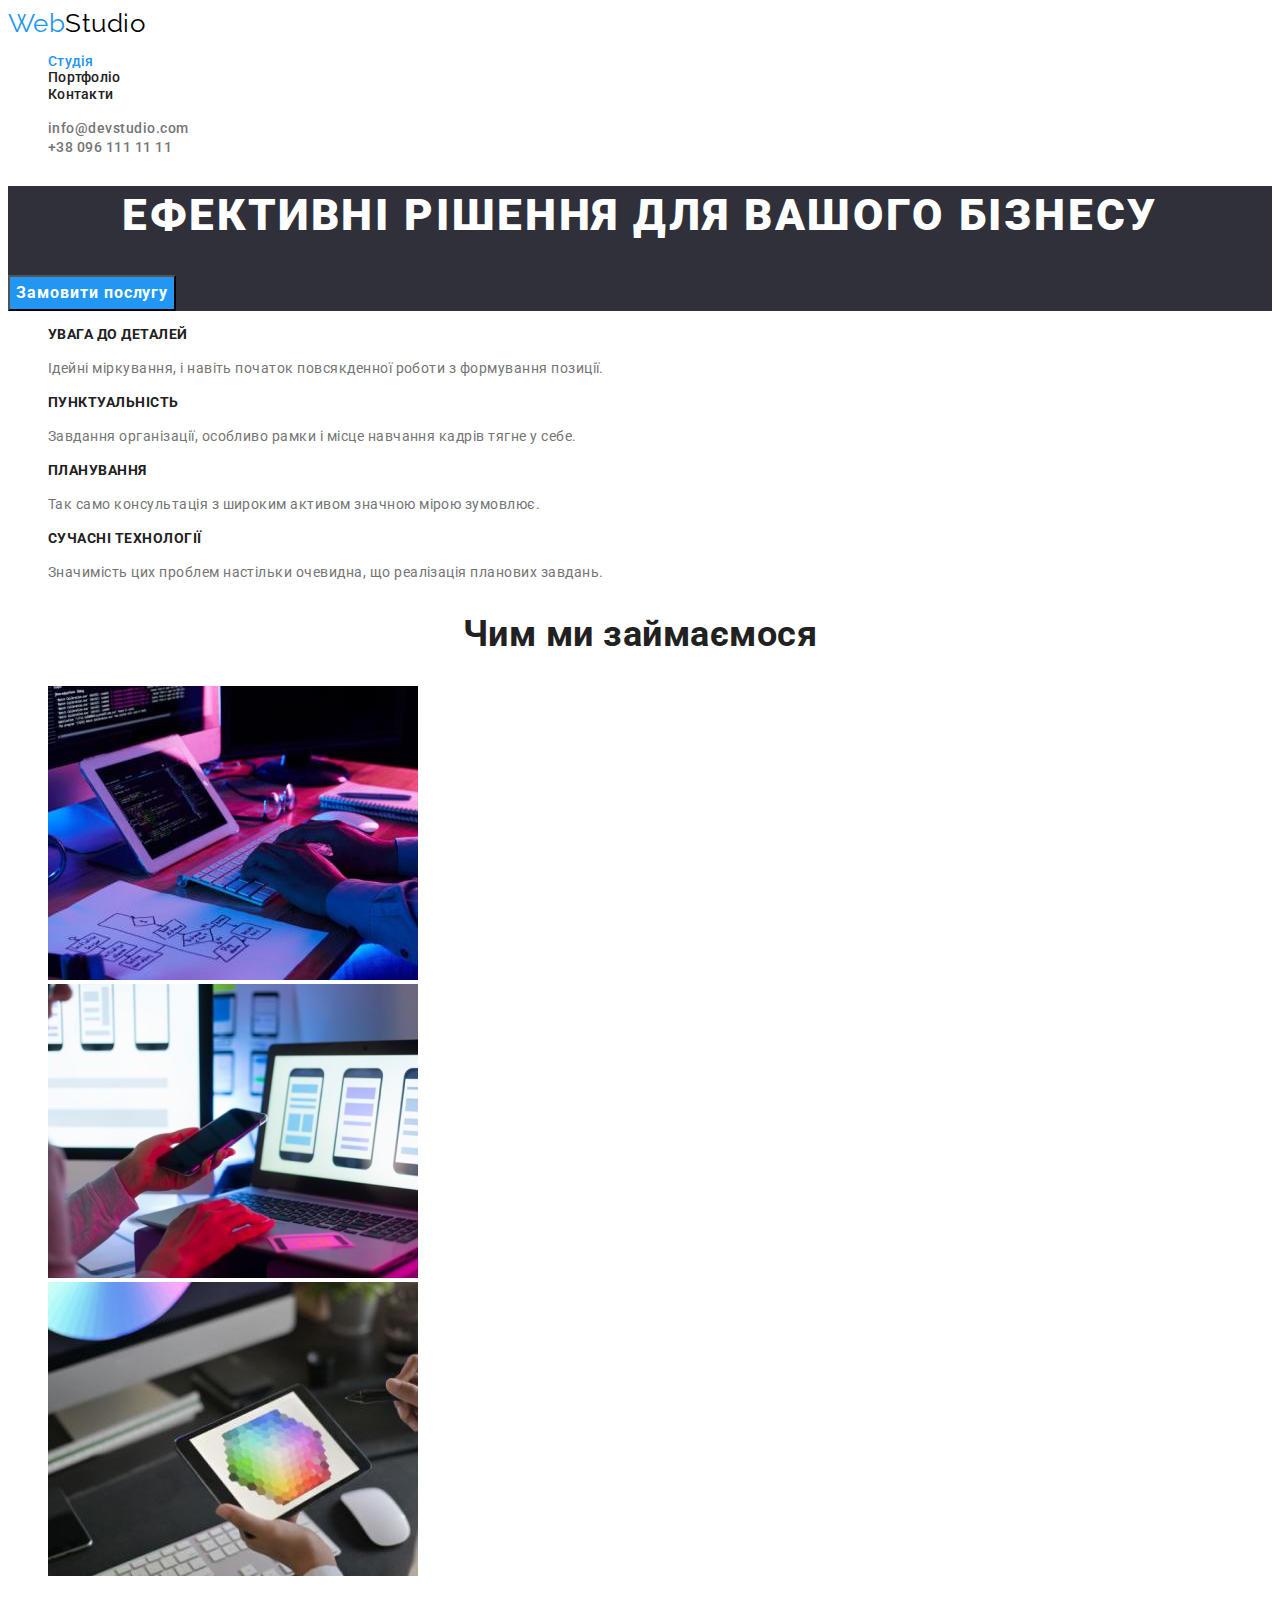
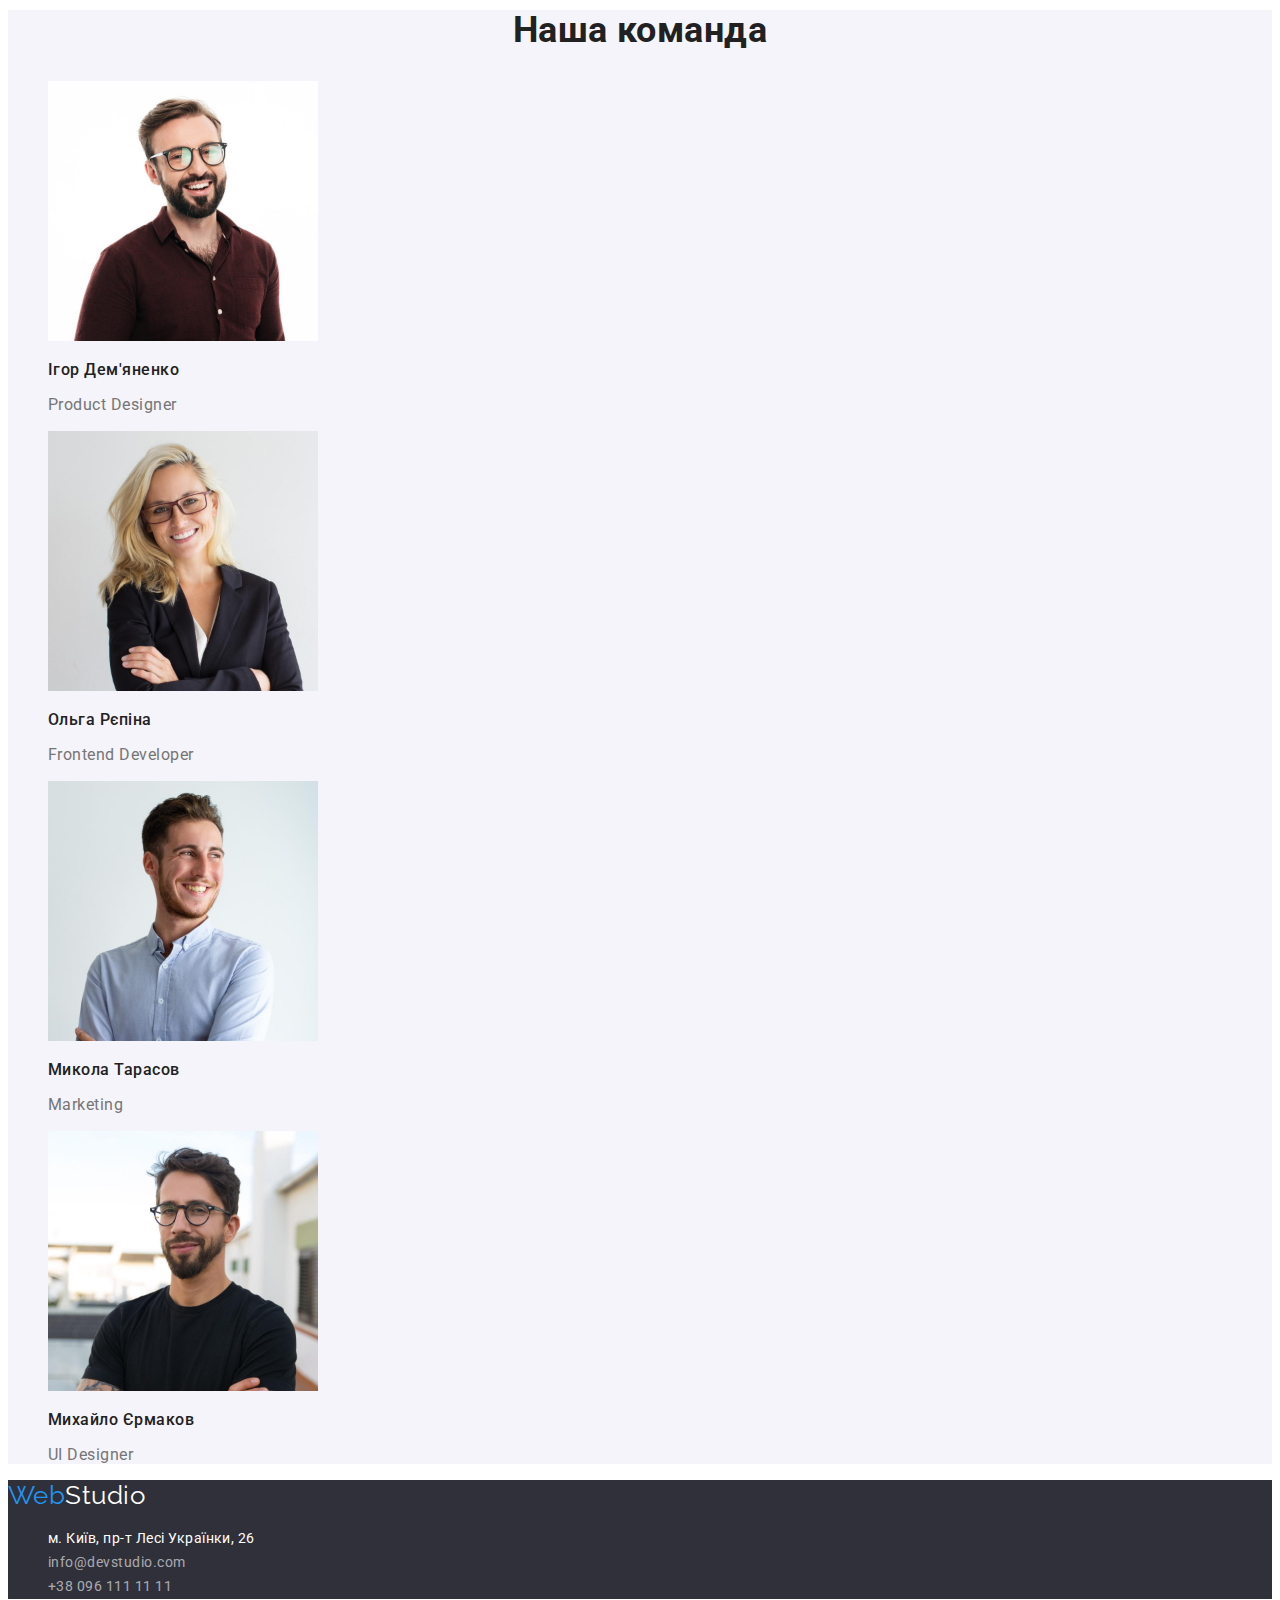
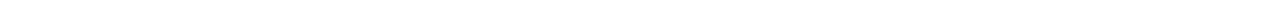
==== index.html @ 900a9e6b "Transfer items" ====
<!DOCTYPE html>
<html lang="uk">

<head>
    <meta charset="UTF-8">
    <meta http-equiv="X-UA-Compatible" content="IE=edge">
    <meta name="viewport" content="width=device-width, initial-scale=1.0">
    <title>Web Studio</title>
    <link
        href="https://fonts.googleapis.com/css2?family=Raleway:wght@700&family=Roboto:wght@400;500;700;900&display=swap"
        rel="stylesheet">
    <link rel="stylesheet" href="./css/styles.css">
</head>

<body>
    <header>
        <a href="./index.html" class="logo link">Web<span class="logo-top">Studio</span></a>
        <nav>
            <ul class="list">
                <li><a href="./index.html" class="nav link current">Студія</a></li>
                <li><a href="./portfolio.html" class="nav link">Портфоліо</a></li>
                <li><a href="#" class="nav link">Контакти</a></li>
            </ul>
        </nav>
        <ul class="list">
            <li> <a href="mailto:info@devstudio.com" class="nav contact link">info@devstudio.com</a></li>
            <li> <a href="tel:+380961111111" class="nav contact link">+38 096 111 11 11</a></li>
        </ul>
    </header>
    <main>
        <section class="hero">
            <h1 class="hero-title">Ефективні рішення для вашого бізнесу</h1>
            <button type="button" class="main-button">Замовити послугу</button>
        </section>
        <section>
            <h2 hidden>Переваги</h2>
            <ul class="list">
                <li>
                    <h3 class="feature-title">УВАГА ДО ДЕТАЛЕЙ</h3>
                    <p class="feature-text">Ідейні міркування, і навіть початок повсякденної роботи з формування
                        позиції.</p>
                </li>
                <li>
                    <h3 class="feature-title">ПУНКТУАЛЬНІСТЬ</h3>
                    <p class="feature-text">Завдання організації, особливо рамки і місце навчання кадрів тягне у себе.
                    </p>
                </li>
                <li>
                    <h3 class="feature-title">ПЛАНУВАННЯ</h3>
                    <p class="feature-text">Так само консультація з широким активом значною мірою зумовлює.</p>
                </li>
                <li>
                    <h3 class="feature-title">СУЧАСНІ ТЕХНОЛОГІЇ</h3>
                    <p class="feature-text">Значимість цих проблем настільки очевидна, що реалізація планових завдань.
                    </p>
                </li>
            </ul>
        </section>
        <section>
            <h2 class="title">Чим ми займаємося</h2>
            <ul class="list">
                <li><img src="./images/computer.jpg" alt="Людина працює на комп'ютері" width="370" height="294"></li>
                <li><img src="./images/telephone.jpg" alt="Людина працює на телефоні" width="370" height="294"></li>
                <li><img src="./images/tablet.jpg" alt="Людина працює на планшеті" width="370" height="294"></li>
            </ul>
        </section>
        <section class="team">
            <h2 class="title">Наша команда</h2>
            <ul class="list">
                <li>
                    <img src="./images/employee-1.jpg" alt="Усміхнений хлопець в окулярах та сорочці" width="270"
                        height="260">
                    <h3 class="team-title">Ігор Дем'яненко</h3>
                    <p lang="en" class="team-text">Product Designer</p>
                </li>
                <li>
                    <img src="./images/employee-2.jpg" alt="Усміхнена дівчина в окулярах та піджаку" width="270"
                        height="260">
                    <h3 class="team-title">Ольга Рєпіна</h3>
                    <p lang="en" class="team-text">Frontend Developer</p>
                </li>
                <li>
                    <img src="./images/employee-3.jpg" alt="Усміхнений хлопець у сорочці" width="270" height="260">
                    <h3 class="team-title">Микола Тарасов</h3>
                    <p lang="en" class="team-text">Marketing</p>
                </li>
                <li>
                    <img src="./images/employee-4.jpg" alt="Усміхнений хлопець в окулярах і футболці" width="270"
                        height="260">
                    <h3 class="team-title">Михайло Єрмаков</h3>
                    <p lang="en" class="team-text">UI Designer</p>
                </li>
            </ul>
        </section>
    </main>
    <footer>
        <a href="./index.html" class="logo link">Web<span class="logo-bottom">Studio</span></a>
        <address>
            <ul class="list">
                <li><a href="https://goo.gl/maps/nYdjSxgxHVRN7o8v5" rel="noopener noreferrer nofollow" target="_blank"
                        class="street link">м. Київ, пр-т Лесі Українки, 26</a></li>
                <li><a href="mailto:info@devstudio.com" class="address link">info@devstudio.com</a></li>
                <li><a href="tel:+380961111111" class="address link">+38 096 111 11 11</a></li>
            </ul>
        </address>
    </footer>
</body>

</html>
---- css/styles.css ----
:root {
    --accent: #2196F3;
    --main-font-color: #212121;
    --additional-font-color: #757575;
    --white-color: #FFFFFF;
    --black-color: #000000;
    --address-color: rgba(255, 255, 255, 0.6);
    --hero-background: #2F303A;
    --third-section-and-portfoliobtn-background: #F5F4FA;
    --footer-background: #2F303A;
}

body {
    color: var(--main-font-color);
    font-family: 'Roboto', sans-serif;
    font-weight: 400;
    letter-spacing: 0.03em;

}

nav {
    font-weight: 500;
    font-size: 14px;
    line-height: 1.17;
    letter-spacing: 0.02em;
}

.link.current {
    color: var(--accent);
}

.link {
    color: var(--main-font-color);
    text-decoration: none;
}

.logo {
    color: var(--accent);
    font-family: 'Raleway', sans-serif;
    font-size: 26px;
    line-height: 1.19;
}

.logo-top {
    color: var(--black-color);
}

.list {
    list-style: none;
}

.nav:hover,
.nav:focus {
    color: var(--accent);
}

.contact {
    color: var(--additional-font-color);
    font-weight: 500;
    font-size: 14px;
    line-height: 1.17;
}

.hero {
    background-color: var(--hero-background);
    color: var(--white-color);
}

.hero-title {
    font-weight: 900;
    font-size: 44px;
    line-height: 1.36;
    text-align: center;
    text-transform: uppercase;
    letter-spacing: 0.06em;
}

.main-button {
    color: inherit;
    background-color: var(--accent);
    font-family: 'Roboto', sans-serif;
    font-weight: 700;
    font-size: 16px;
    line-height: 1.88;
    letter-spacing: 0.06em;
    cursor: pointer;
}

.feature-title {
    font-size: 14px;
    line-height: 1.14;
    text-transform: uppercase;
}

.feature-text {
    color: var(--additional-font-color);
    font-size: 14px;
    line-height: 1.71;
}

.title {
    font-size: 36px;
    line-height: 1.16;
    text-align: center;
}

.team {
    background-color: var(--third-section-and-portfoliobtn-background);
}

.team-title {
    font-weight: 500;
    font-size: 16px;
    line-height: 1.18;
}

.team-text {
    color: var(--additional-font-color);
    font-size: 16px;
    line-height: 1.18;
}

footer {
    background-color: var(--footer-background);
}

.logo-bottom {
    color: var(--white-color);
}

.street {
    color: var(--white-color);
    font-size: 14px;
    line-height: 1.71;
    font-style: normal;
}

.address {
    color: var(--address-color);
    font-style: normal;
    font-size: 14px;
    line-height: 1.71;
}

.address:hover,
.address:focus {
    color: var(--white-color);
} 

.secondary-button {
    background-color: var(--third-section-and-portfoliobtn-background);
    font-family: 'Roboto', sans-serif;
    font-weight: 500;
    font-size: 16px;
    line-height: 1.62;
    letter-spacing: 0.03em;
    cursor: pointer;
}

.secondary-button:hover,
.secondary-button:focus {
    background-color: var(--accent);
    color: var(--white-color);
}

.example-title {
    font-size: 18px;
    line-height: 2;
    letter-spacing: 0.06em;
}

.example-text {
    color: var(--additional-font-color);
    font-size: 16px;
    line-height: 1.87;
}
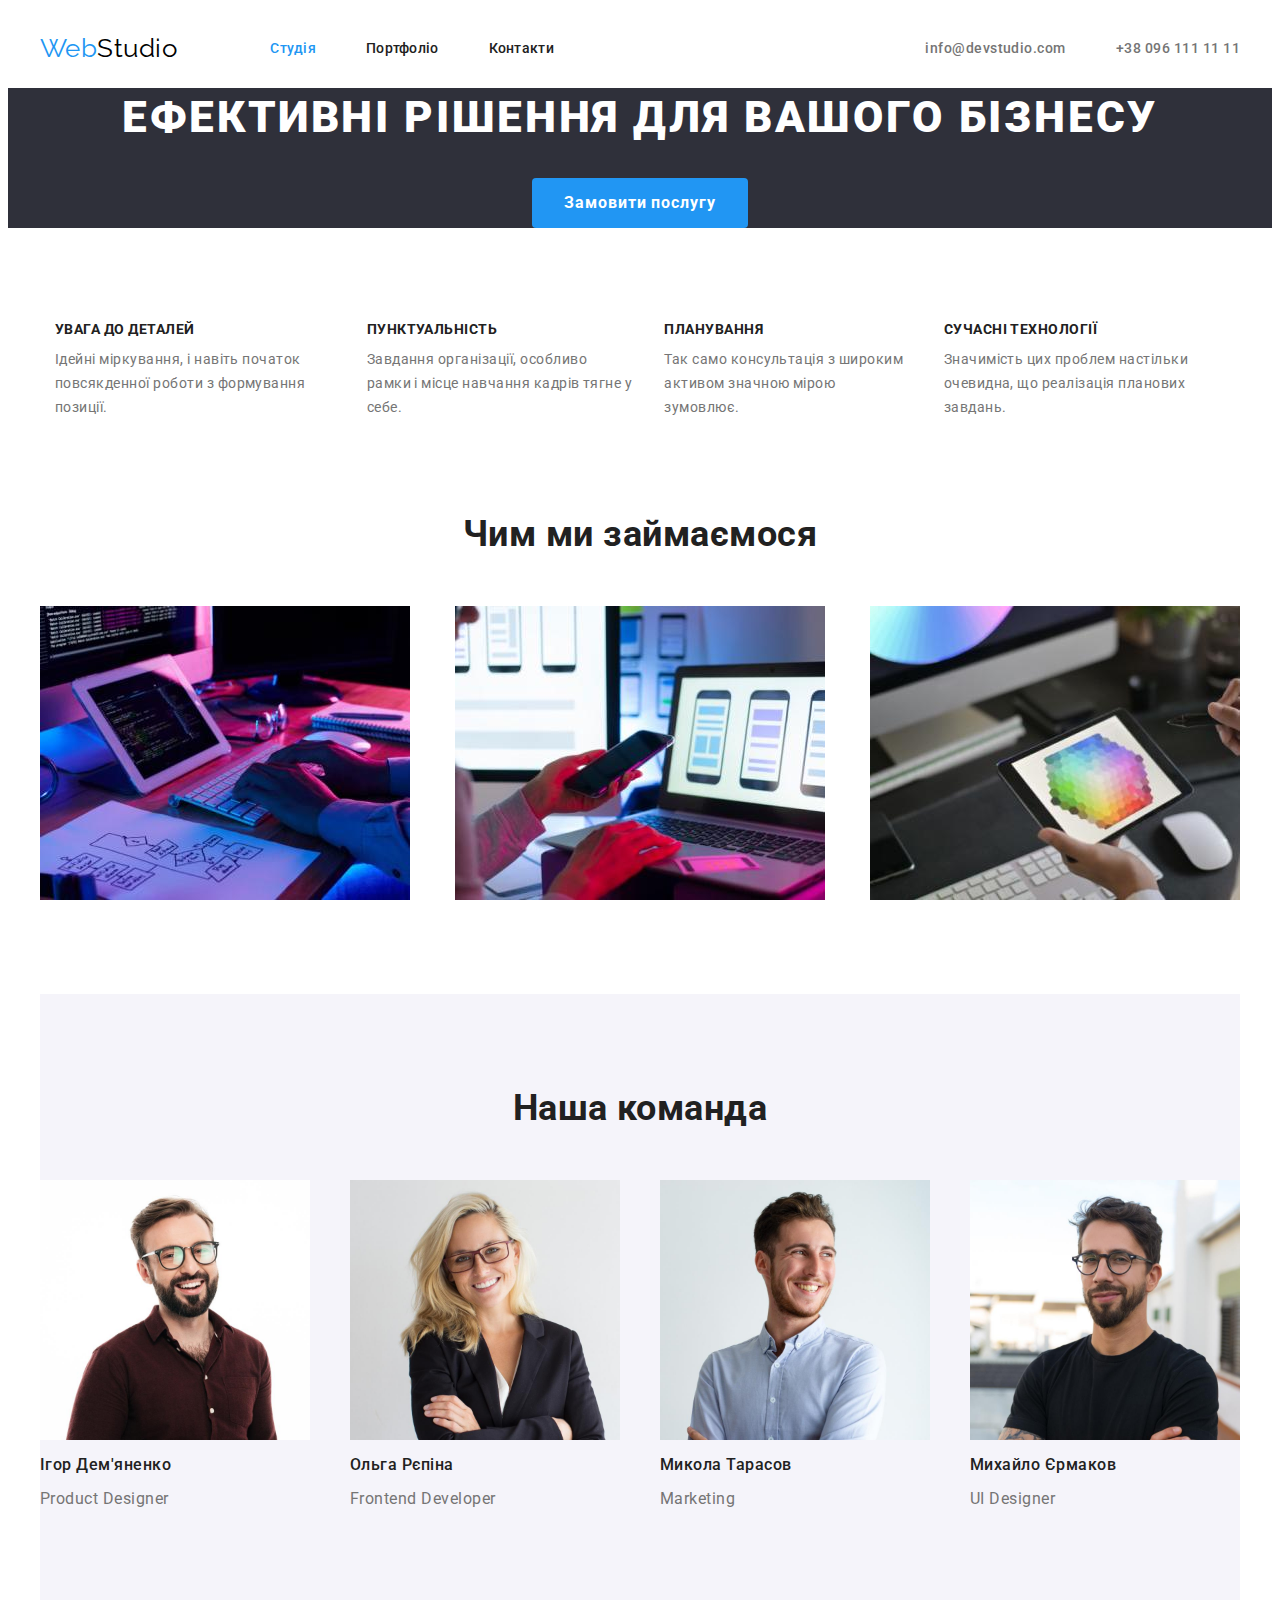
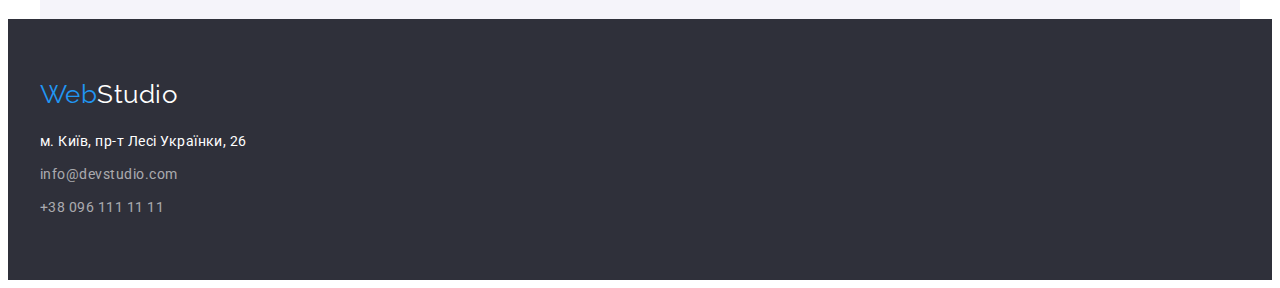
==== commit e6e43b09: "Add css" ====
--- a/index.html
+++ b/index.html
@@ -6,104 +6,118 @@
     <meta http-equiv="X-UA-Compatible" content="IE=edge">
     <meta name="viewport" content="width=device-width, initial-scale=1.0">
     <title>Web Studio</title>
-    <link
-        href="https://fonts.googleapis.com/css2?family=Raleway:wght@700&family=Roboto:wght@400;500;700;900&display=swap"
-        rel="stylesheet">
+    <link href="https://fonts.googleapis.com/css2?family=Raleway:wght@700&family=Roboto:wght@400;500;700;900&display=swap" rel="stylesheet">
+    <link rel="stylesheet" href="https://cdnjs.cloudflare.com/ajax/libs/modern-normalize/1.1.0/modern-normalize.min.css"
+        integrity="sha512-wpPYUAdjBVSE4KJnH1VR1HeZfpl1ub8YT/NKx4PuQ5NmX2tKuGu6U/JRp5y+Y8XG2tV+wKQpNHVUX03MfMFn9Q=="
+        crossorigin="anonymous" referrerpolicy="no-referrer" />   
     <link rel="stylesheet" href="./css/styles.css">
 </head>
 
 <body>
     <header>
-        <a href="./index.html" class="logo link">Web<span class="logo-top">Studio</span></a>
-        <nav>
-            <ul class="list">
-                <li><a href="./index.html" class="nav link current">Студія</a></li>
-                <li><a href="./portfolio.html" class="nav link">Портфоліо</a></li>
-                <li><a href="#" class="nav link">Контакти</a></li>
-            </ul>
-        </nav>
-        <ul class="list">
-            <li> <a href="mailto:info@devstudio.com" class="nav contact link">info@devstudio.com</a></li>
-            <li> <a href="tel:+380961111111" class="nav contact link">+38 096 111 11 11</a></li>
-        </ul>
+            <div class="container top">
+                <a href="./index.html" class="logo link">Web<span class="logo-top">Studio</span></a>
+                <nav>
+                    <ul class="list nav-item">
+                        <li class="item"><a href="./index.html" class="nav link current">Студія</a></li>
+                        <li class="item"><a href="./portfolio.html" class="nav link">Портфоліо</a></li>
+                        <li class="item"><a href="#" class="nav link">Контакти</a></li>
+                    </ul>
+                </nav>
+                <ul class="list contact-item">
+                    <li class="item"> <a href="mailto:info@devstudio.com" class="nav contact link">info@devstudio.com</a></li>
+                    <li class="item"> <a href="tel:+380961111111" class="nav contact link">+38 096 111 11 11</a></li>
+                </ul>
+            </div>
     </header>
     <main>
         <section class="hero">
             <h1 class="hero-title">Ефективні рішення для вашого бізнесу</h1>
             <button type="button" class="main-button">Замовити послугу</button>
         </section>
-        <section>
-            <h2 hidden>Переваги</h2>
-            <ul class="list">
-                <li>
-                    <h3 class="feature-title">УВАГА ДО ДЕТАЛЕЙ</h3>
-                    <p class="feature-text">Ідейні міркування, і навіть початок повсякденної роботи з формування
-                        позиції.</p>
-                </li>
-                <li>
-                    <h3 class="feature-title">ПУНКТУАЛЬНІСТЬ</h3>
-                    <p class="feature-text">Завдання організації, особливо рамки і місце навчання кадрів тягне у себе.
-                    </p>
-                </li>
-                <li>
-                    <h3 class="feature-title">ПЛАНУВАННЯ</h3>
-                    <p class="feature-text">Так само консультація з широким активом значною мірою зумовлює.</p>
-                </li>
-                <li>
-                    <h3 class="feature-title">СУЧАСНІ ТЕХНОЛОГІЇ</h3>
-                    <p class="feature-text">Значимість цих проблем настільки очевидна, що реалізація планових завдань.
-                    </p>
-                </li>
-            </ul>
-        </section>
-        <section>
-            <h2 class="title">Чим ми займаємося</h2>
-            <ul class="list">
-                <li><img src="./images/computer.jpg" alt="Людина працює на комп'ютері" width="370" height="294"></li>
-                <li><img src="./images/telephone.jpg" alt="Людина працює на телефоні" width="370" height="294"></li>
-                <li><img src="./images/tablet.jpg" alt="Людина працює на планшеті" width="370" height="294"></li>
-            </ul>
-        </section>
-        <section class="team">
-            <h2 class="title">Наша команда</h2>
-            <ul class="list">
-                <li>
-                    <img src="./images/employee-1.jpg" alt="Усміхнений хлопець в окулярах та сорочці" width="270"
-                        height="260">
-                    <h3 class="team-title">Ігор Дем'яненко</h3>
-                    <p lang="en" class="team-text">Product Designer</p>
-                </li>
-                <li>
-                    <img src="./images/employee-2.jpg" alt="Усміхнена дівчина в окулярах та піджаку" width="270"
-                        height="260">
-                    <h3 class="team-title">Ольга Рєпіна</h3>
-                    <p lang="en" class="team-text">Frontend Developer</p>
-                </li>
-                <li>
-                    <img src="./images/employee-3.jpg" alt="Усміхнений хлопець у сорочці" width="270" height="260">
-                    <h3 class="team-title">Микола Тарасов</h3>
-                    <p lang="en" class="team-text">Marketing</p>
-                </li>
-                <li>
-                    <img src="./images/employee-4.jpg" alt="Усміхнений хлопець в окулярах і футболці" width="270"
-                        height="260">
-                    <h3 class="team-title">Михайло Єрмаков</h3>
-                    <p lang="en" class="team-text">UI Designer</p>
-                </li>
-            </ul>
-        </section>
+
+        <div class="container">
+            <section>
+                <h2 hidden>Переваги</h2>
+                <ul class="list features-list">
+                    <li class="features">
+                        <h3 class="feature-title">УВАГА ДО ДЕТАЛЕЙ</h3>
+                        <p class="feature-text">Ідейні міркування, і навіть початок повсякденної роботи з формування
+                            позиції.</p>
+                    </li>
+                    <li class="features">
+                        <h3 class="feature-title">ПУНКТУАЛЬНІСТЬ</h3>
+                        <p class="feature-text">Завдання організації, особливо рамки і місце навчання кадрів тягне у себе.
+                        </p>
+                    </li>
+                    <li class="features">
+                        <h3 class="feature-title">ПЛАНУВАННЯ</h3>
+                        <p class="feature-text">Так само консультація з широким активом значною мірою зумовлює.</p>
+                    </li>
+                    <li class="features">
+                        <h3 class="feature-title">СУЧАСНІ ТЕХНОЛОГІЇ</h3>
+                        <p class="feature-text">Значимість цих проблем настільки очевидна, що реалізація планових завдань.
+                        </p>
+                    </li>
+                </ul>
+            </section>
+        </div>
+
+        <div class="container">
+            <section>
+                <h2 class="title">Чим ми займаємося</h2>
+                <ul class="list works-list">
+                    <li class="works"><img src="./images/computer.jpg" alt="Людина працює на комп'ютері" width="370" height="294"></li>
+                    <li class="works"><img src="./images/telephone.jpg" alt="Людина працює на телефоні" width="370" height="294"></li>
+                    <li class="works"><img src="./images/tablet.jpg" alt="Людина працює на планшеті" width="370" height="294"></li>
+                </ul>
+            </section>
+        </div>
+
+        <div class="container">
+            <section class="team">
+                <h2 class="title">Наша команда</h2>
+                <ul class="list team-list">
+                    <li>
+                        <img src="./images/employee-1.jpg" alt="Усміхнений хлопець в окулярах та сорочці" width="270" height="260">
+                        <h3 class="team-title">Ігор Дем'яненко</h3>
+                        <p lang="en" class="team-text">Product Designer</p>
+                    </li>
+                    <li>
+                        <img src="./images/employee-2.jpg" alt="Усміхнена дівчина в окулярах та піджаку" width="270" height="260">
+                        <h3 class="team-title">Ольга Рєпіна</h3>
+                        <p lang="en" class="team-text">Frontend Developer</p>
+                    </li>
+                    <li>
+                        <img src="./images/employee-3.jpg" alt="Усміхнений хлопець у сорочці" width="270" height="260">
+                        <h3 class="team-title">Микола Тарасов</h3>
+                        <p lang="en" class="team-text">Marketing</p>
+                    </li>
+                    <li>
+                        <img src="./images/employee-4.jpg" alt="Усміхнений хлопець в окулярах і футболці" width="270" height="260">
+                        <h3 class="team-title">Михайло Єрмаков</h3>
+                        <p lang="en" class="team-text">UI Designer</p>
+                    </li>
+                </ul>
+            </section>
+        </div>
+       
     </main>
-    <footer>
-        <a href="./index.html" class="logo link">Web<span class="logo-bottom">Studio</span></a>
-        <address>
-            <ul class="list">
-                <li><a href="https://goo.gl/maps/nYdjSxgxHVRN7o8v5" rel="noopener noreferrer nofollow" target="_blank"
-                        class="street link">м. Київ, пр-т Лесі Українки, 26</a></li>
-                <li><a href="mailto:info@devstudio.com" class="address link">info@devstudio.com</a></li>
-                <li><a href="tel:+380961111111" class="address link">+38 096 111 11 11</a></li>
-            </ul>
-        </address>
-    </footer>
+        <footer>
+            <div class="container">
+                <a href="./index.html" class="logo link">Web<span class="logo-bottom">Studio</span></a>
+                <address>
+                    <ul class="list">
+                        <li class="address-item"><a href="https://goo.gl/maps/nYdjSxgxHVRN7o8v5" rel="noopener noreferrer nofollow" target="_blank"
+                                class="street link">м. Київ, пр-т Лесі Українки, 26</a></li>
+                        <li class="address-item"><a href="mailto:info@devstudio.com" class="address link">info@devstudio.com</a></li>
+                        <li class="address-item"><a href="tel:+380961111111" class="address link">+38 096 111 11 11</a></li>
+                    </ul>
+                </address>
+            </div>
+        </footer>
 </body>
 
-</html>+</html>
+
+
--- a/css/styles.css
+++ b/css/styles.css
@@ -8,6 +8,8 @@
     --hero-background: #2F303A;
     --third-section-and-portfoliobtn-background: #F5F4FA;
     --footer-background: #2F303A;
+    --header-border: #ECECEC; 
+    --portfolio-border-list: #EEEEEE;
 }
 
 body {
@@ -25,6 +27,25 @@
     letter-spacing: 0.02em;
 }
 
+.top {
+   display: flex;
+   align-items: center;
+}
+
+.nav-item {
+    display: flex;
+}
+
+.item > .link {
+    display: block;
+    padding-top: 32px;
+    padding-bottom: 32px;
+}
+
+.item + .item {
+    margin-left: 50px;
+}
+
 .link.current {
     color: var(--accent);
 }
@@ -43,10 +64,13 @@
 
 .logo-top {
     color: var(--black-color);
+    margin-right: 93px;
 }
 
 .list {
     list-style: none;
+    margin: 0;
+    padding: 0;
 }
 
 .nav:hover,
@@ -54,6 +78,11 @@
     color: var(--accent);
 }
 
+.contact-item {
+    display: flex;
+    margin-left: auto;
+}
+
 .contact {
     color: var(--additional-font-color);
     font-weight: 500;
@@ -64,15 +93,17 @@
 .hero {
     background-color: var(--hero-background);
     color: var(--white-color);
+    text-align: center;
 }
 
 .hero-title {
     font-weight: 900;
     font-size: 44px;
     line-height: 1.36;
-    text-align: center;
     text-transform: uppercase;
     letter-spacing: 0.06em;
+    margin-top: 0;
+    margin-bottom: 30px;
 }
 
 .main-button {
@@ -84,30 +115,57 @@
     line-height: 1.88;
     letter-spacing: 0.06em;
     cursor: pointer;
+    padding: 10px 32px;
+    border-radius: 4px;
+    border: 0;
 }
 
 .feature-title {
     font-size: 14px;
     line-height: 1.14;
     text-transform: uppercase;
+    margin: 0 auto;
 }
 
 .feature-text {
     color: var(--additional-font-color);
     font-size: 14px;
     line-height: 1.71;
+    margin-top: 10px;
+    margin-bottom: 0;
+}
+
+.features-list {
+    display: flex;
+    justify-content: space-between;
+}
+
+.features {
+    padding: 94px 15px;
 }
 
 .title {
     font-size: 36px;
     line-height: 1.16;
     text-align: center;
+    margin: 0;
+    padding-bottom: 50px;
 }
 
 .team {
     background-color: var(--third-section-and-portfoliobtn-background);
 }
 
+.team > .title {
+    padding-top: 94px;
+}
+
+.team-list {
+    display: flex;
+    justify-content: space-between;
+    padding-bottom: 94px;
+}
+
 .team-title {
     font-weight: 500;
     font-size: 16px;
@@ -122,10 +180,16 @@
 
 footer {
     background-color: var(--footer-background);
+    padding: 60px 15px;
+}
+footer .logo {
+    display: block;
+    margin-bottom: 20px;
 }
 
 .logo-bottom {
     color: var(--white-color);
+    margin-bottom: 20px;
 }
 
 .street {
@@ -146,6 +210,15 @@
 .address:focus {
     color: var(--white-color);
 } 
+
+.address-item {
+    display: block;
+    margin-bottom: 9px;
+}
+
+.address-item:nth-last-child(1) {
+    margin-bottom: 0;
+}
 
 .secondary-button {
     background-color: var(--third-section-and-portfoliobtn-background);
@@ -155,22 +228,79 @@
     line-height: 1.62;
     letter-spacing: 0.03em;
     cursor: pointer;
+    padding: 6px 22px;
+    border-radius: 4px;
+    border: 0;
 }
 
 .secondary-button:hover,
 .secondary-button:focus {
     background-color: var(--accent);
     color: var(--white-color);
+}
+
+.filtr-list:first-child {
+    padding: 6px 25px;
 }
 
 .example-title {
     font-size: 18px;
     line-height: 2;
     letter-spacing: 0.06em;
+    margin: 0;
+    padding: 10px 24px;
 }
 
 .example-text {
     color: var(--additional-font-color);
     font-size: 16px;
     line-height: 1.87;
-}
+    margin: 0;
+    padding: 10px 24px;
+}
+
+.container {
+    width: 1200px;
+    margin-left: auto;
+    margin-right: auto;
+    padding-left: 15px;
+    padding-right: 15px;
+}
+
+.works-list {
+    display: flex;
+    justify-content: space-between;
+    padding-bottom: 94px;
+}
+
+.filtr-list {
+    padding-top: 50px;
+    padding-bottom: 94px;
+    display: flex;
+    justify-content: center;
+}
+
+.filtr-list > li {
+    padding-right: 8px;
+}
+
+.examples-list {
+    display: flex;
+    flex-wrap: wrap;
+    padding-bottom: 64px;
+}
+
+.example {
+    width: calc((100% - 60px) / 3);
+    margin-right: 30px;
+    margin-bottom: 30px;
+    border: 1px solid var(--portfolio-border-list);
+}
+
+.example:nth-child(3n) {
+    margin-right: 0;
+}
+
+img {
+    display: block;
+}
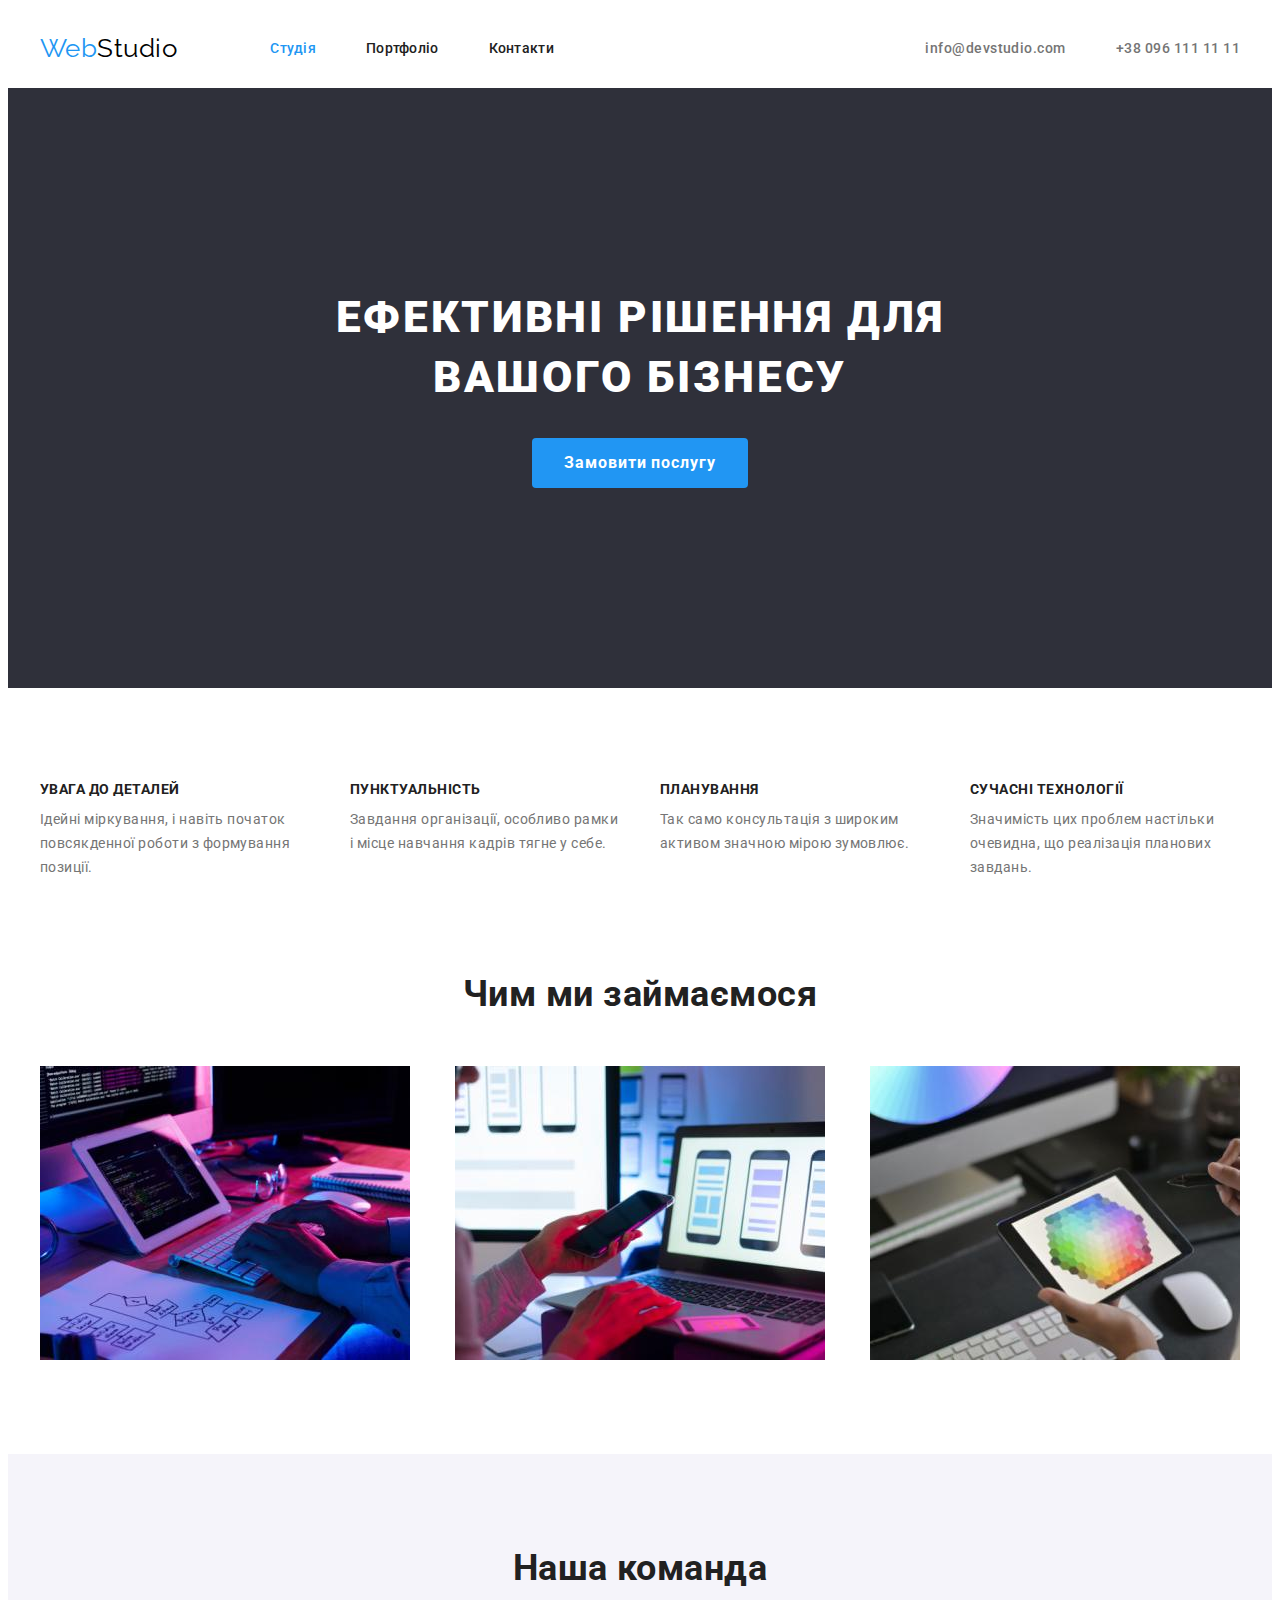
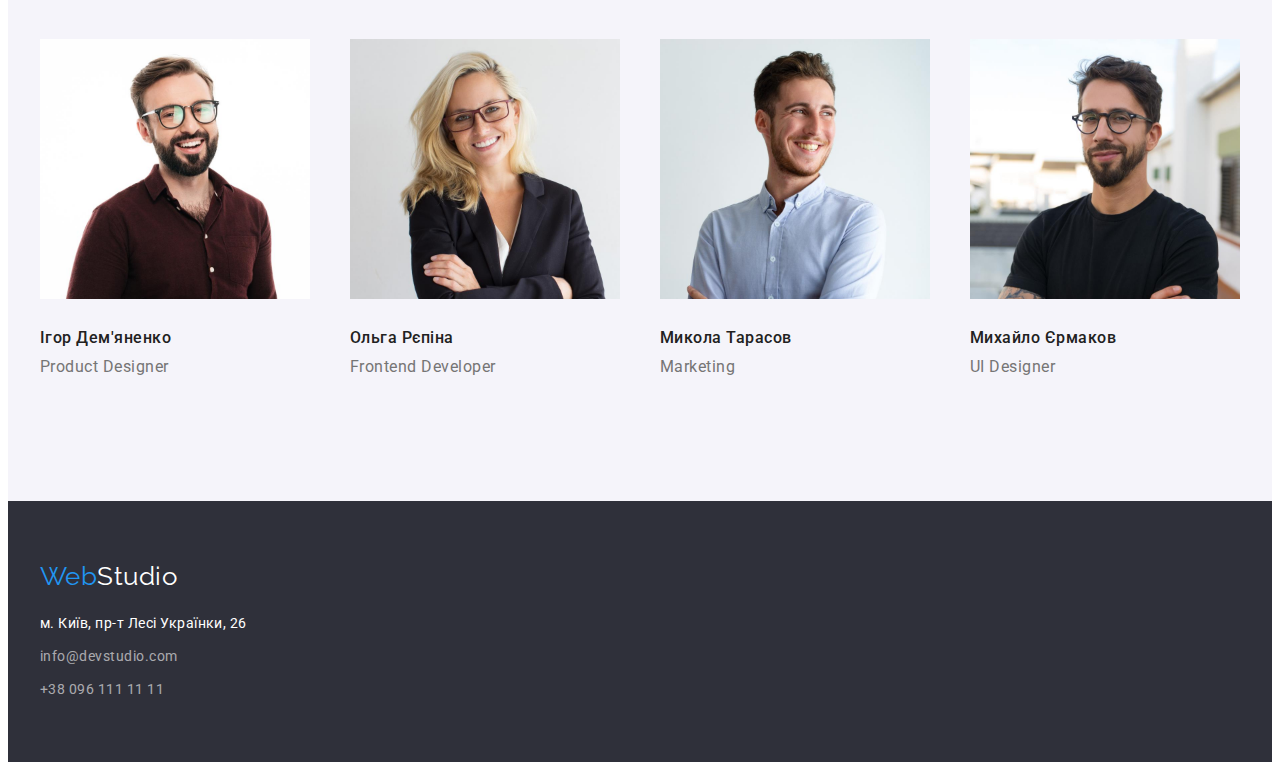
==== commit 80d76df7: "Fix mistakes in positioning" ====
--- a/index.html
+++ b/index.html
@@ -36,8 +36,8 @@
             <button type="button" class="main-button">Замовити послугу</button>
         </section>
 
-        <div class="container">
-            <section>
+        <section class="benefits">
+            <div class="container">
                 <h2 hidden>Переваги</h2>
                 <ul class="list features-list">
                     <li class="features">
@@ -60,47 +60,58 @@
                         </p>
                     </li>
                 </ul>
-            </section>
-        </div>
-
-        <div class="container">
-            <section>
+            </div>
+        </section>
+        
+        <section class="works">
+            <div class="container">
                 <h2 class="title">Чим ми займаємося</h2>
                 <ul class="list works-list">
-                    <li class="works"><img src="./images/computer.jpg" alt="Людина працює на комп'ютері" width="370" height="294"></li>
-                    <li class="works"><img src="./images/telephone.jpg" alt="Людина працює на телефоні" width="370" height="294"></li>
-                    <li class="works"><img src="./images/tablet.jpg" alt="Людина працює на планшеті" width="370" height="294"></li>
+                    <li class="work-item"><img src="./images/computer.jpg" alt="Людина працює на комп'ютері" width="370" height="294">
+                    </li>
+                    <li class="work-item"><img src="./images/telephone.jpg" alt="Людина працює на телефоні" width="370" height="294">
+                    </li>
+                    <li class="work-item"><img src="./images/tablet.jpg" alt="Людина працює на планшеті" width="370" height="294"></li>
                 </ul>
-            </section>
-        </div>
-
-        <div class="container">
-            <section class="team">
+            </div>
+        </section>
+        
+        <section class="team">
+            <div class="container">
                 <h2 class="title">Наша команда</h2>
                 <ul class="list team-list">
                     <li>
                         <img src="./images/employee-1.jpg" alt="Усміхнений хлопець в окулярах та сорочці" width="270" height="260">
-                        <h3 class="team-title">Ігор Дем'яненко</h3>
-                        <p lang="en" class="team-text">Product Designer</p>
+                            <div class="team-item">
+                                <h3 class="team-title">Ігор Дем'яненко</h3>
+                                <p lang="en" class="team-text">Product Designer</p>
+                            </div>
                     </li>
                     <li>
                         <img src="./images/employee-2.jpg" alt="Усміхнена дівчина в окулярах та піджаку" width="270" height="260">
-                        <h3 class="team-title">Ольга Рєпіна</h3>
-                        <p lang="en" class="team-text">Frontend Developer</p>
+                            <div class="team-item">
+                                <h3 class="team-title">Ольга Рєпіна</h3>
+                                <p lang="en" class="team-text">Frontend Developer</p>
+                            </div>    
                     </li>
                     <li>
                         <img src="./images/employee-3.jpg" alt="Усміхнений хлопець у сорочці" width="270" height="260">
-                        <h3 class="team-title">Микола Тарасов</h3>
-                        <p lang="en" class="team-text">Marketing</p>
+                            <div class="team-item">
+                                <h3 class="team-title">Микола Тарасов</h3>
+                                <p lang="en" class="team-text">Marketing</p>
+                            </div>
                     </li>
                     <li>
                         <img src="./images/employee-4.jpg" alt="Усміхнений хлопець в окулярах і футболці" width="270" height="260">
-                        <h3 class="team-title">Михайло Єрмаков</h3>
-                        <p lang="en" class="team-text">UI Designer</p>
+                            <div class="team-item">
+                                <h3 class="team-title">Михайло Єрмаков</h3>
+                                <p lang="en" class="team-text">UI Designer</p>
+                            </div>
                     </li>
                 </ul>
-            </section>
-        </div>
+            </div>
+        </section>
+        
        
     </main>
         <footer>
--- a/css/styles.css
+++ b/css/styles.css
@@ -60,11 +60,11 @@
     font-family: 'Raleway', sans-serif;
     font-size: 26px;
     line-height: 1.19;
+    margin-right: 93px;
 }
 
 .logo-top {
     color: var(--black-color);
-    margin-right: 93px;
 }
 
 .list {
@@ -94,6 +94,8 @@
     background-color: var(--hero-background);
     color: var(--white-color);
     text-align: center;
+    padding-top: 200px;
+    padding-bottom: 200px;
 }
 
 .hero-title {
@@ -102,8 +104,11 @@
     line-height: 1.36;
     text-transform: uppercase;
     letter-spacing: 0.06em;
-    margin-top: 0;
+    max-width: 696px;
+    margin-top: 0;
+    margin-right: auto;
     margin-bottom: 30px;
+    margin-left: auto;
 }
 
 .main-button {
@@ -120,6 +125,11 @@
     border: 0;
 }
 
+.benefits {
+    padding-top: 94px;
+    padding-bottom: 94px;
+}
+
 .feature-title {
     font-size: 14px;
     line-height: 1.14;
@@ -141,46 +151,62 @@
 }
 
 .features {
-    padding: 94px 15px;
+    width: 270px;
+}
+
+.works {
+    padding-bottom: 94px;
 }
 
 .title {
     font-size: 36px;
     line-height: 1.16;
     text-align: center;
-    margin: 0;
-    padding-bottom: 50px;
+    margin-top: 0;
+    margin-bottom: 50px;
+}
+
+.works-list {
+    display: flex;
+    justify-content: space-between;
 }
 
 .team {
     background-color: var(--third-section-and-portfoliobtn-background);
-}
-
-.team > .title {
     padding-top: 94px;
+    padding-bottom: 94px;
 }
 
 .team-list {
     display: flex;
     justify-content: space-between;
-    padding-bottom: 94px;
+}
+
+.team-item {
+    padding-top: 30px;
+    padding-bottom: 30px;
 }
 
 .team-title {
     font-weight: 500;
     font-size: 16px;
     line-height: 1.18;
+    margin-top: 0;
+    margin-bottom: 10px;
 }
 
 .team-text {
     color: var(--additional-font-color);
     font-size: 16px;
     line-height: 1.18;
+    margin-top: 0;
+    margin-bottom: 0;
 }
 
 footer {
     background-color: var(--footer-background);
-    padding: 60px 15px;
+    padding-top: 60px;
+    padding-bottom: 60px;
 }
 footer .logo {
     display: block;
@@ -218,6 +244,11 @@
 
 .address-item:nth-last-child(1) {
     margin-bottom: 0;
+}
+
+.second-page {
+    padding-top: 94px;
+    padding-bottom: 94px;
 }
 
 .secondary-button {
@@ -239,6 +270,16 @@
     color: var(--white-color);
 }
 
+.filtr-list {
+    margin-bottom: 94px;
+    display: flex;
+    justify-content: center;
+}
+
+.filtr-list>li {
+    padding-right: 8px;
+}
+
 .filtr-list:first-child {
     padding: 6px 25px;
 }
@@ -247,8 +288,8 @@
     font-size: 18px;
     line-height: 2;
     letter-spacing: 0.06em;
-    margin: 0;
-    padding: 10px 24px;
+    margin-top: 0;
+    margin-bottom: 4px;
 }
 
 .example-text {
@@ -256,7 +297,40 @@
     font-size: 16px;
     line-height: 1.87;
     margin: 0;
-    padding: 10px 24px;
+}
+
+
+.examples-list {
+    display: flex;
+    flex-wrap: wrap;
+}
+
+.example {
+    width: calc((100% - 60px) / 3);
+    margin-right: 30px;
+    margin-bottom: 30px;
+}
+
+.example:nth-child(3n) {
+    margin-right: 0;
+}
+
+.example:nth-last-child(-n + 3) {
+    margin-bottom: 0;
+}
+
+.example-item {
+    padding-top: 20px;
+    padding-right: 24px;
+    padding-bottom: 20px;
+    padding-left: 24px;
+    border-right: 1px solid var(--portfolio-border-list);
+    border-bottom: 1px solid var(--portfolio-border-list);
+    border-left: 1px solid var(--portfolio-border-list);
+}
+
+img {
+    display: block;
 }
 
 .container {
@@ -266,41 +340,3 @@
     padding-left: 15px;
     padding-right: 15px;
 }
-
-.works-list {
-    display: flex;
-    justify-content: space-between;
-    padding-bottom: 94px;
-}
-
-.filtr-list {
-    padding-top: 50px;
-    padding-bottom: 94px;
-    display: flex;
-    justify-content: center;
-}
-
-.filtr-list > li {
-    padding-right: 8px;
-}
-
-.examples-list {
-    display: flex;
-    flex-wrap: wrap;
-    padding-bottom: 64px;
-}
-
-.example {
-    width: calc((100% - 60px) / 3);
-    margin-right: 30px;
-    margin-bottom: 30px;
-    border: 1px solid var(--portfolio-border-list);
-}
-
-.example:nth-child(3n) {
-    margin-right: 0;
-}
-
-img {
-    display: block;
-}
